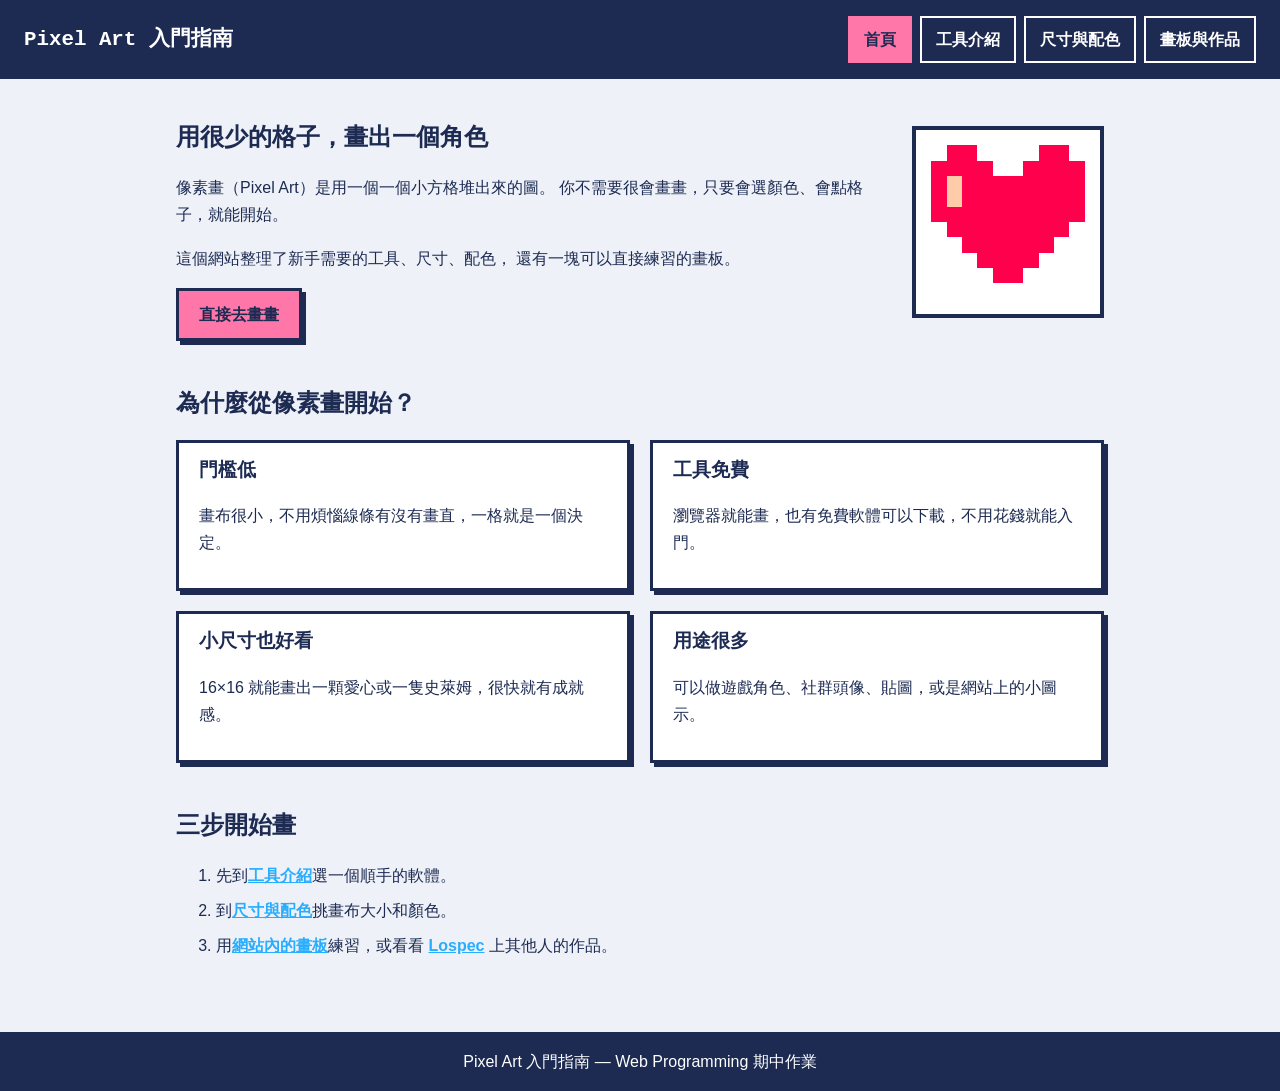
==== index.html @ 6b8f8163 "feat: create base & write index & style" ====
<!DOCTYPE html>
<html lang="zh-Hant">
<head>
  <meta charset="UTF-8">
  <meta name="viewport" content="width=device-width, initial-scale=1">
  <title>Pixel Art Tutorial</title>
  <link rel="stylesheet" href="css/style.css">
</head>
<body>

  <!-- ===== 頁首 + 導覽列===== -->
  <header class="site-header">
    <h1 class="logo">Pixel Art 入門指南</h1>
    <nav>
      <ul class="nav-list">
        <li><a href="index.html" class="active">首頁</a></li>
        <li><a href="tools.html">工具介紹</a></li>
        <li><a href="reference.html">尺寸與配色</a></li>
        <li><a href="canvas.html">畫板與作品</a></li>
      </ul>
    </nav>
  </header>

  <main>

    <!-- ===== 主視覺區 ===== -->
    <section class="hero">
      <div class="hero-text">
        <h2>用很少的格子，畫出一個角色</h2>
        <p>像素畫（Pixel Art）是用一個一個小方格堆出來的圖。
           你不需要很會畫畫，只要會選顏色、會點格子，就能開始。</p>
        <p>這個網站整理了新手需要的工具、尺寸、配色，
           還有一塊可以直接練習的畫板。</p>
        <a class="button" href="canvas.html">直接去畫畫</a>
      </div>
      <img class="pixel-img" src="images/heart.png"
           alt="用 12×12 方格畫成的紅色愛心像素圖">
    </section>

    <!-- ===== 2×2 格狀版面 ===== -->
    <section>
      <h2>為什麼從像素畫開始？</h2>
      <div class="grid-2x2">
        <div class="cell">
          <h3>門檻低</h3>
          <p>畫布很小，不用煩惱線條有沒有畫直，一格就是一個決定。</p>
        </div>
        <div class="cell">
          <h3>工具免費</h3>
          <p>瀏覽器就能畫，也有免費軟體可以下載，不用花錢就能入門。</p>
        </div>
        <div class="cell">
          <h3>小尺寸也好看</h3>
          <p>16×16 就能畫出一顆愛心或一隻史萊姆，很快就有成就感。</p>
        </div>
        <div class="cell">
          <h3>用途很多</h3>
          <p>可以做遊戲角色、社群頭像、貼圖，或是網站上的小圖示。</p>
        </div>
      </div>
    </section>

    <!-- ===== 清單 + 內部／外部連結 ===== -->
    <section>
      <h2>三步開始畫</h2>
      <ol class="steps">
        <li>先到<a href="tools.html">工具介紹</a>選一個順手的軟體。</li>
        <li>到<a href="reference.html">尺寸與配色</a>挑畫布大小和顏色。</li>
        <li>用<a href="canvas.html">網站內的畫板</a>練習，或看看
            <a href="https://lospec.com/" target="_blank" rel="noopener">Lospec</a>
            上其他人的作品。</li>
      </ol>
    </section>

  </main>

  <!-- ===== 頁尾 ===== -->
  <footer class="site-footer">
    <p>Pixel Art 入門指南 &mdash; Web Programming 期中作業</p>
  </footer>

</body>
</html>
---- css/style.css ----
/* ===== 顏色變數：改這裡，全站顏色一起變 ===== */
:root {
  --bg: #eef1f7;      /* 頁面背景 */
  --ink: #1d2b53;     /* 文字與邊框 */
  --pink: #ff77a8;    /* 主要強調色 */
  --yellow: #ffec27;  /* hover 用 */
  --blue: #29adff;    /* 連結 */
  --white: #ffffff;   /* 卡片底色 */
}

/* ===== 基本設定 ===== */
* {
  box-sizing: border-box;   /* 寬度包含 padding 和邊框，算版面比較不會亂 */
}

body {
  margin: 0;
  font-family: "Segoe UI", "Noto Sans TC", sans-serif;
  background-color: var(--bg);
  color: var(--ink);
  line-height: 1.7;
}

h1, h2, h3 {
  font-family: "Courier New", monospace;
  line-height: 1.3;
}

a {
  color: var(--blue);
  font-weight: bold;
}

a:hover {
  background-color: var(--yellow);
  color: var(--ink);
}

main {
  max-width: 960px;
  margin: 0 auto;       /* 左右 auto = 置中 */
  padding: 24px 16px;
}

section {
  margin-bottom: 48px;
}

/* ===== 頁首與導覽列 ===== */
.site-header {
  background-color: var(--ink);
  color: var(--white);
  padding: 16px 24px;
  display: flex;                 /* 讓 logo 和選單排成一列 */
  justify-content: space-between;
  align-items: center;
  flex-wrap: wrap;               /* 螢幕太窄時自動換行 */
  gap: 12px;
}

.logo {
  margin: 0;
  font-size: 1.3rem;
}

.nav-list {
  list-style: none;      /* 拿掉項目符號 */
  margin: 0;
  padding: 0;
  display: flex;
  gap: 8px;
  flex-wrap: wrap;
}

.nav-list a {
  display: block;
  padding: 8px 14px;
  color: var(--white);
  text-decoration: none;
  border: 2px solid var(--white);
}

.nav-list a:hover,
.nav-list a.active {
  background-color: var(--pink);
  border-color: var(--pink);
  color: var(--ink);
}

/* ===== 主視覺區 ===== */
.hero {
  display: flex;
  align-items: center;
  gap: 32px;
  flex-wrap: wrap;
}

.hero-text {
  flex: 1 1 320px;   /* 空間夠就長大，最小寬度 320px */
}

.pixel-img {
  width: 192px;
  height: 192px;
  image-rendering: pixelated;   /* 放大時保持方格邊緣，不要變模糊 */
  border: 4px solid var(--ink);
  background-color: var(--white);
}

/* ===== 按鈕 ===== */
.button {
  display: inline-block;
  padding: 10px 20px;
  background-color: var(--pink);
  color: var(--ink);
  text-decoration: none;
  border: 3px solid var(--ink);
  box-shadow: 4px 4px 0 var(--ink);   /* 沒有模糊的陰影，像素風的重點 */
}

.button:hover {
  background-color: var(--yellow);
  transform: translate(2px, 2px);      /* 按鈕往右下移，看起來像被按下去 */
  box-shadow: 2px 2px 0 var(--ink);
}

/* ===== 2×2 格狀版面 ===== */
.grid-2x2 {
  display: grid;
  grid-template-columns: 1fr 1fr;   /* 兩欄，寬度相等 */
  gap: 20px;                        /* 四格會自動排成兩列，所以是 2 行 2 欄 */
}

.cell {
  background-color: var(--white);
  border: 3px solid var(--ink);
  box-shadow: 4px 4px 0 var(--ink);
  padding: 16px 20px;
}

.cell:hover {
  background-color: var(--yellow);
}

.cell h3 {
  margin-top: 0;
}

/* ===== 清單 ===== */
.steps li {
  margin-bottom: 8px;
}

/* ===== 頁尾 ===== */
.site-footer {
  background-color: var(--ink);
  color: var(--white);
  text-align: center;
  padding: 16px;
}

.site-footer p {
  margin: 0;
}

/* ===== 手機版：螢幕窄時 2×2 改成單欄 ===== */
@media (max-width: 600px) {
  .grid-2x2 {
    grid-template-columns: 1fr;
  }
}
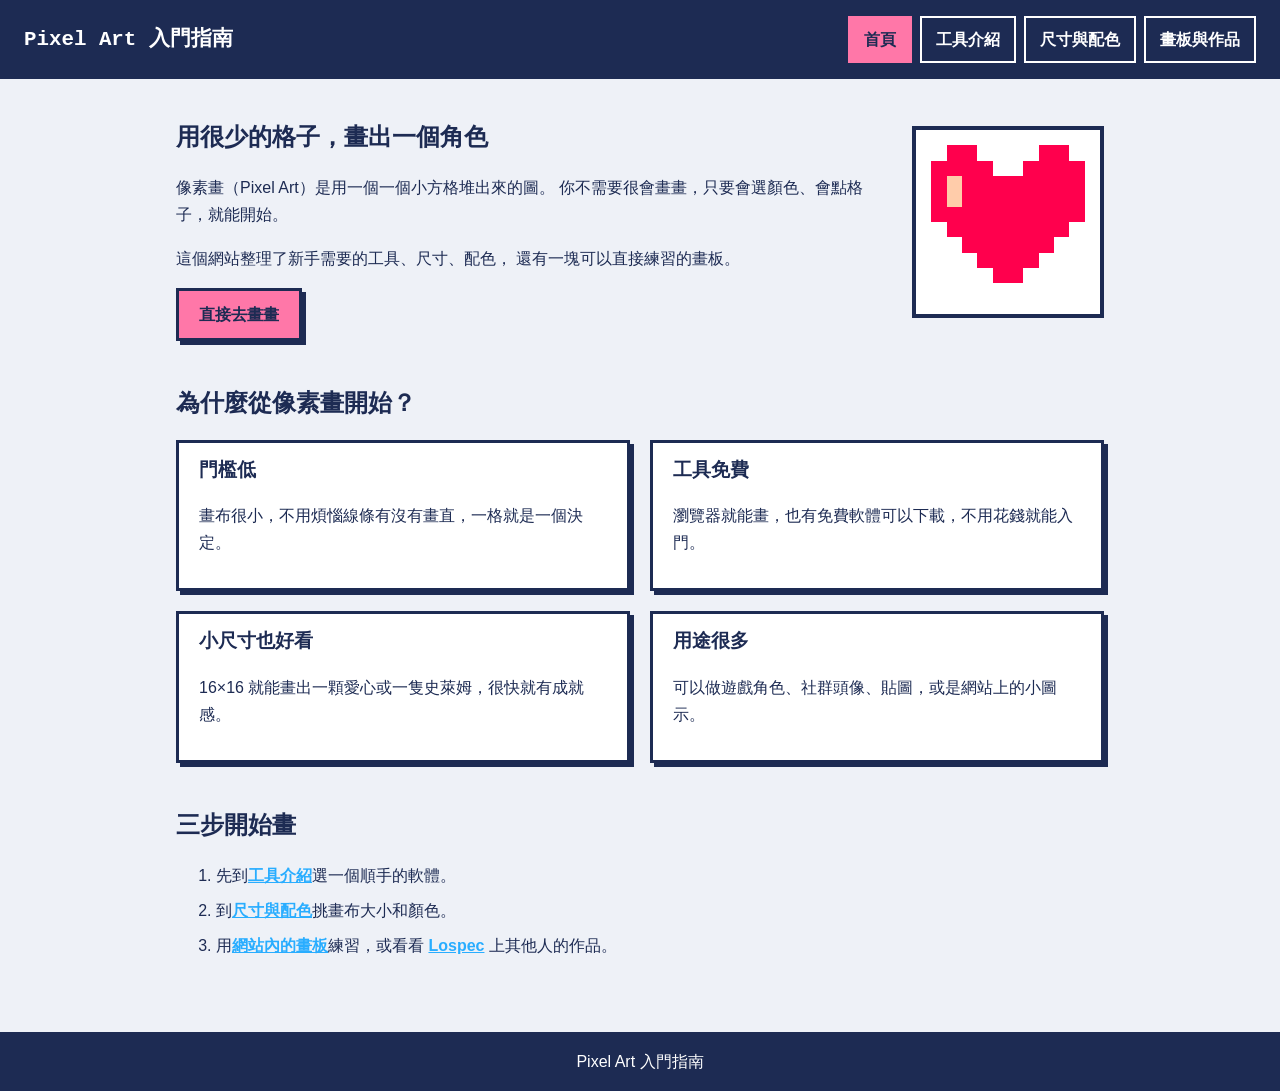
==== commit 7750be11: "feat: write basic components and JS files" ====
--- a/index.html
+++ b/index.html
@@ -76,7 +76,7 @@
 
   <!-- ===== 頁尾 ===== -->
   <footer class="site-footer">
-    <p>Pixel Art 入門指南 &mdash; Web Programming 期中作業</p>
+    <p>Pixel Art 入門指南</p>
   </footer>
 
 </body>
--- a/css/style.css
+++ b/css/style.css
@@ -22,7 +22,7 @@
 }
 
 h1, h2, h3 {
-  font-family: "Courier New", monospace;
+  font-family: "Courier New", monospace;  /* 等寬字型，有點像素遊戲的感覺 */
   line-height: 1.3;
 }
 
@@ -37,7 +37,7 @@
 }
 
 main {
-  max-width: 960px;
+  max-width: 960px;     /* 內容不要拉太寬，閱讀比較舒服 */
   margin: 0 auto;       /* 左右 auto = 置中 */
   padding: 24px 16px;
 }
@@ -146,9 +146,137 @@
   margin-top: 0;
 }
 
+/* 工具頁：卡片一張一張往下排，中間留空隙 */
+.tool-list .cell {
+  margin-bottom: 24px;
+}
+
 /* ===== 清單 ===== */
 .steps li {
   margin-bottom: 8px;
+}
+
+/* ===== 表格 ===== */
+.size-table {
+  width: 100%;
+  border-collapse: collapse;   /* 相鄰的邊框合併成一條 */
+  background-color: var(--white);
+  border: 3px solid var(--ink);
+}
+
+.size-table caption {
+  font-weight: bold;
+  margin-bottom: 8px;
+  text-align: left;
+}
+
+.size-table th,
+.size-table td {
+  padding: 10px 14px;
+  border: 2px solid var(--ink);
+  text-align: left;
+}
+
+.size-table th {
+  background-color: var(--ink);
+  color: var(--white);
+}
+
+.size-table tbody tr:hover {
+  background-color: var(--yellow);   /* 滑鼠移到哪一列，那一列就變色 */
+}
+
+/* ===== 配色產生器 ===== */
+.swatch-row {
+  display: flex;
+  gap: 16px;
+  flex-wrap: wrap;
+  margin-top: 24px;
+  margin-bottom: 24px;   /* 下面接其他內容時留一點空隙 */
+}
+
+.swatch {
+  width: 90px;
+  height: 90px;
+  border: 3px solid var(--ink);
+  box-shadow: 4px 4px 0 var(--ink);
+}
+
+.swatch-label {
+  margin: 8px 0 0;
+  font-family: "Courier New", monospace;
+  font-weight: bold;
+  text-align: center;
+}
+
+/* ===== 像素畫板 ===== */
+.tools-bar {
+  display: flex;
+  align-items: center;
+  gap: 12px;
+  flex-wrap: wrap;
+  margin-bottom: 20px;
+}
+
+#color-picker {
+  width: 48px;
+  height: 40px;
+  border: 3px solid var(--ink);
+  background-color: var(--white);
+  cursor: pointer;
+}
+
+#size-select {
+  padding: 8px 10px;
+  border: 3px solid var(--ink);
+  background-color: var(--white);
+  color: var(--ink);
+  font-family: inherit;
+  font-size: 1rem;
+  cursor: pointer;
+}
+
+#size-select:hover {
+  background-color: var(--yellow);
+}
+
+.pixel-board {
+  user-select: none;             /* 拖曳時不要選取到文字或元素 */
+  display: grid;                 /* 欄數由 canvas.js 設定 */
+  width: 384px;                  /* 16 格 x 每格 24px */
+  max-width: 100%;               /* 手機上不要超出螢幕 */
+  aspect-ratio: 1 / 1;           /* 維持正方形 */
+  border: 4px solid var(--ink);
+  box-shadow: 6px 6px 0 var(--ink);
+  background-color: var(--white);
+}
+
+.pixel {
+  background-color: var(--white);
+  border: 1px solid #d5d9e6;     /* 淡淡的格線 */
+  cursor: pointer;
+}
+
+.pixel:hover {
+  outline: 2px solid var(--pink);   /* 滑鼠移到哪一格就標出來 */
+  outline-offset: -2px;
+}
+
+/* ===== 作品展示 ===== */
+.gallery {
+  display: flex;
+  gap: 24px;
+  flex-wrap: wrap;
+}
+
+.gallery figure {
+  margin: 0;
+  text-align: center;
+}
+
+.gallery figcaption {
+  margin-top: 8px;
+  font-weight: bold;
 }
 
 /* ===== 頁尾 ===== */
